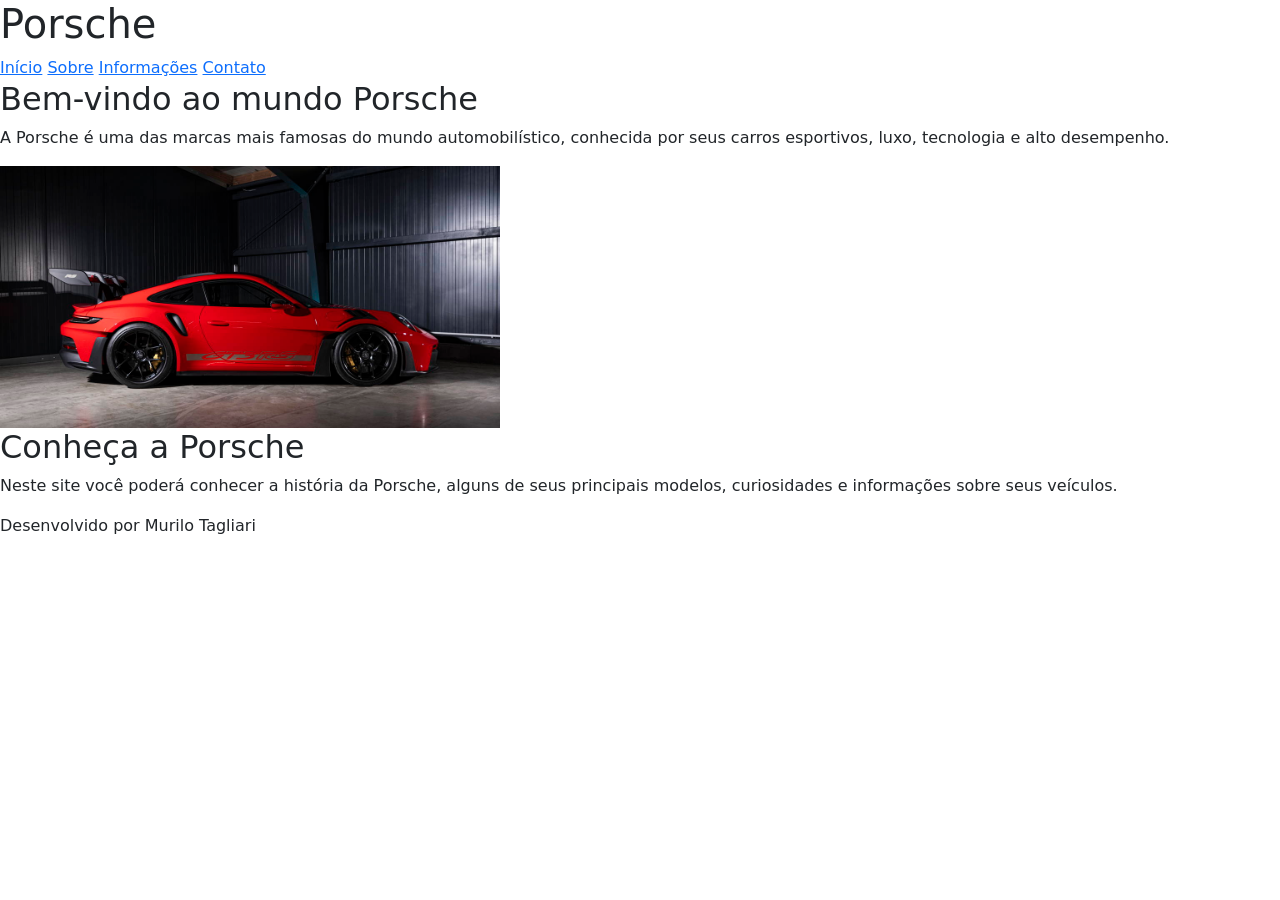
==== index.html @ ab149303 "first commit" ====
<!DOCTYPE html>
<html lang="en">
  <head>
    <meta charset="UTF-8" />
    <meta name="viewport" content="width=device-width, initial-scale=1.0" />
    <title>Porche - inicio</title>
    <link
      href="https://cdn.jsdelivr.net/npm/bootstrap@5.3.8/dist/css/bootstrap.min.css"
      rel="stylesheet"
      integrity="sha384-sRIl4kxILFvY47J16cr9ZwB07vP4J8+LH7qKQnuqkuIAvNWLzeN8tE5YBujZqJLB"
      crossorigin="anonymous"
    />
    <link rel="preconnect" href="https://fonts.googleapis.com" />
    <link rel="preconnect" href="https://fonts.gstatic.com" crossorigin />
    <link
      href="https://fonts.googleapis.com/css2?family=Poppins:wght@400;600;700&display=swap"
      rel="stylesheet"
    />
    <link rel="stylesheet" href="css/style.css" />
  </head>
  <body>

    <header>
        <h1>Porsche</h1>

        <nav>
            <a href="index.html">Início</a>
            <a href="sobre.html">Sobre</a>
            <a href="informacoes.html">Informações</a>
            <a href="contato.html">Contato</a>
        </nav>
    </header>

    <main>

        <section>
            <h2>Bem-vindo ao mundo Porsche</h2>

            <p>
                A Porsche é uma das marcas mais famosas do mundo
                automobilístico, conhecida por seus carros esportivos,
                luxo, tecnologia e alto desempenho.
            </p>

            <img src="FOTOS/992gt3rs.jpg"
                 alt="Porsche 992 GT3 RS"
                 width="500">
        </section>

        <section>
            <h2>Conheça a Porsche</h2>

            <p>
                Neste site você poderá conhecer a história da Porsche,
                alguns de seus principais modelos, curiosidades e
                informações sobre seus veículos.
            </p>
        </section>
  <footer>
   <p>Desenvolvido por Murilo Tagliari</p>
  </footer>
  <script src="https://cdn.jsdelivr.net/npm/bootstrap@5.2.3/dist/js/bootstrap.bundle.min.js" integrity="sha384-kenU1KFdBIe4zVF0s0G1M5b4hcpxyD9F7jL+jjXkk+Q2h455rYXK/7HAuoJl+0I4" crossorigin="anonymous"></script>
</body>
</html>
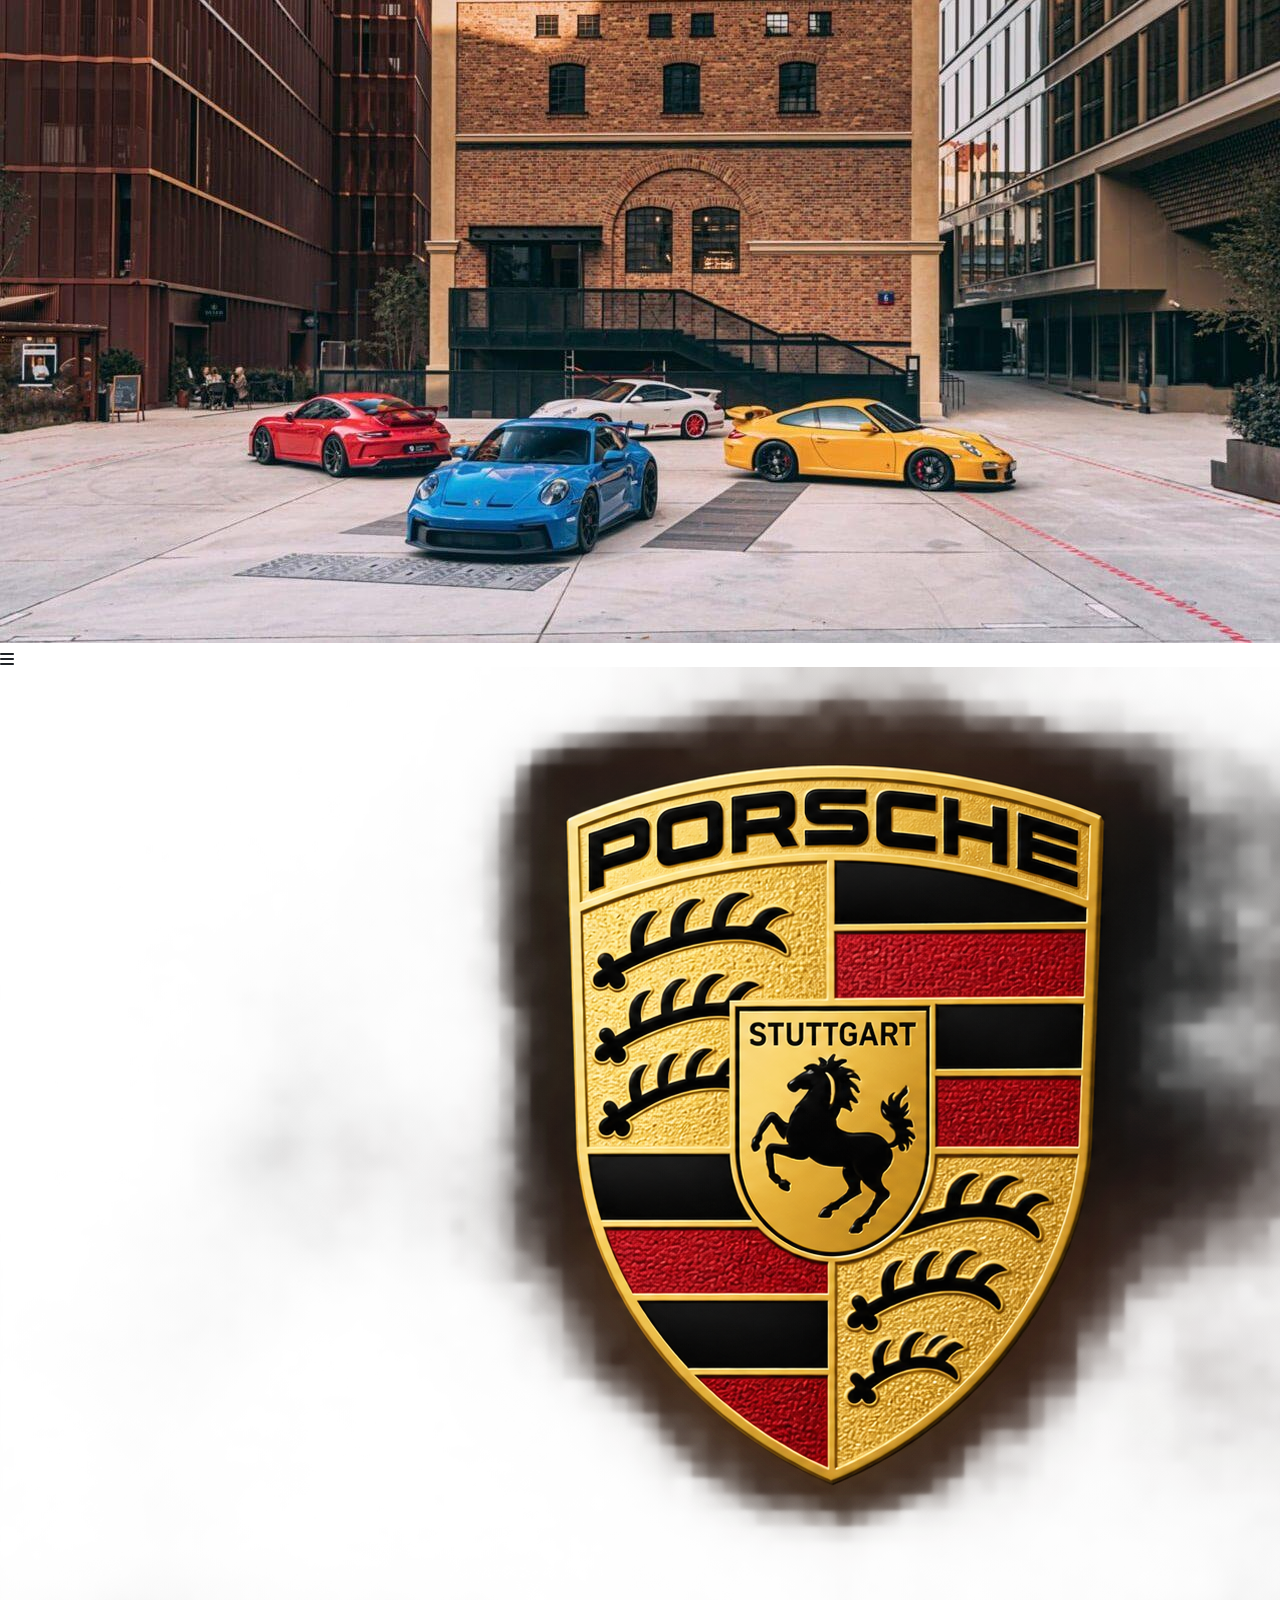
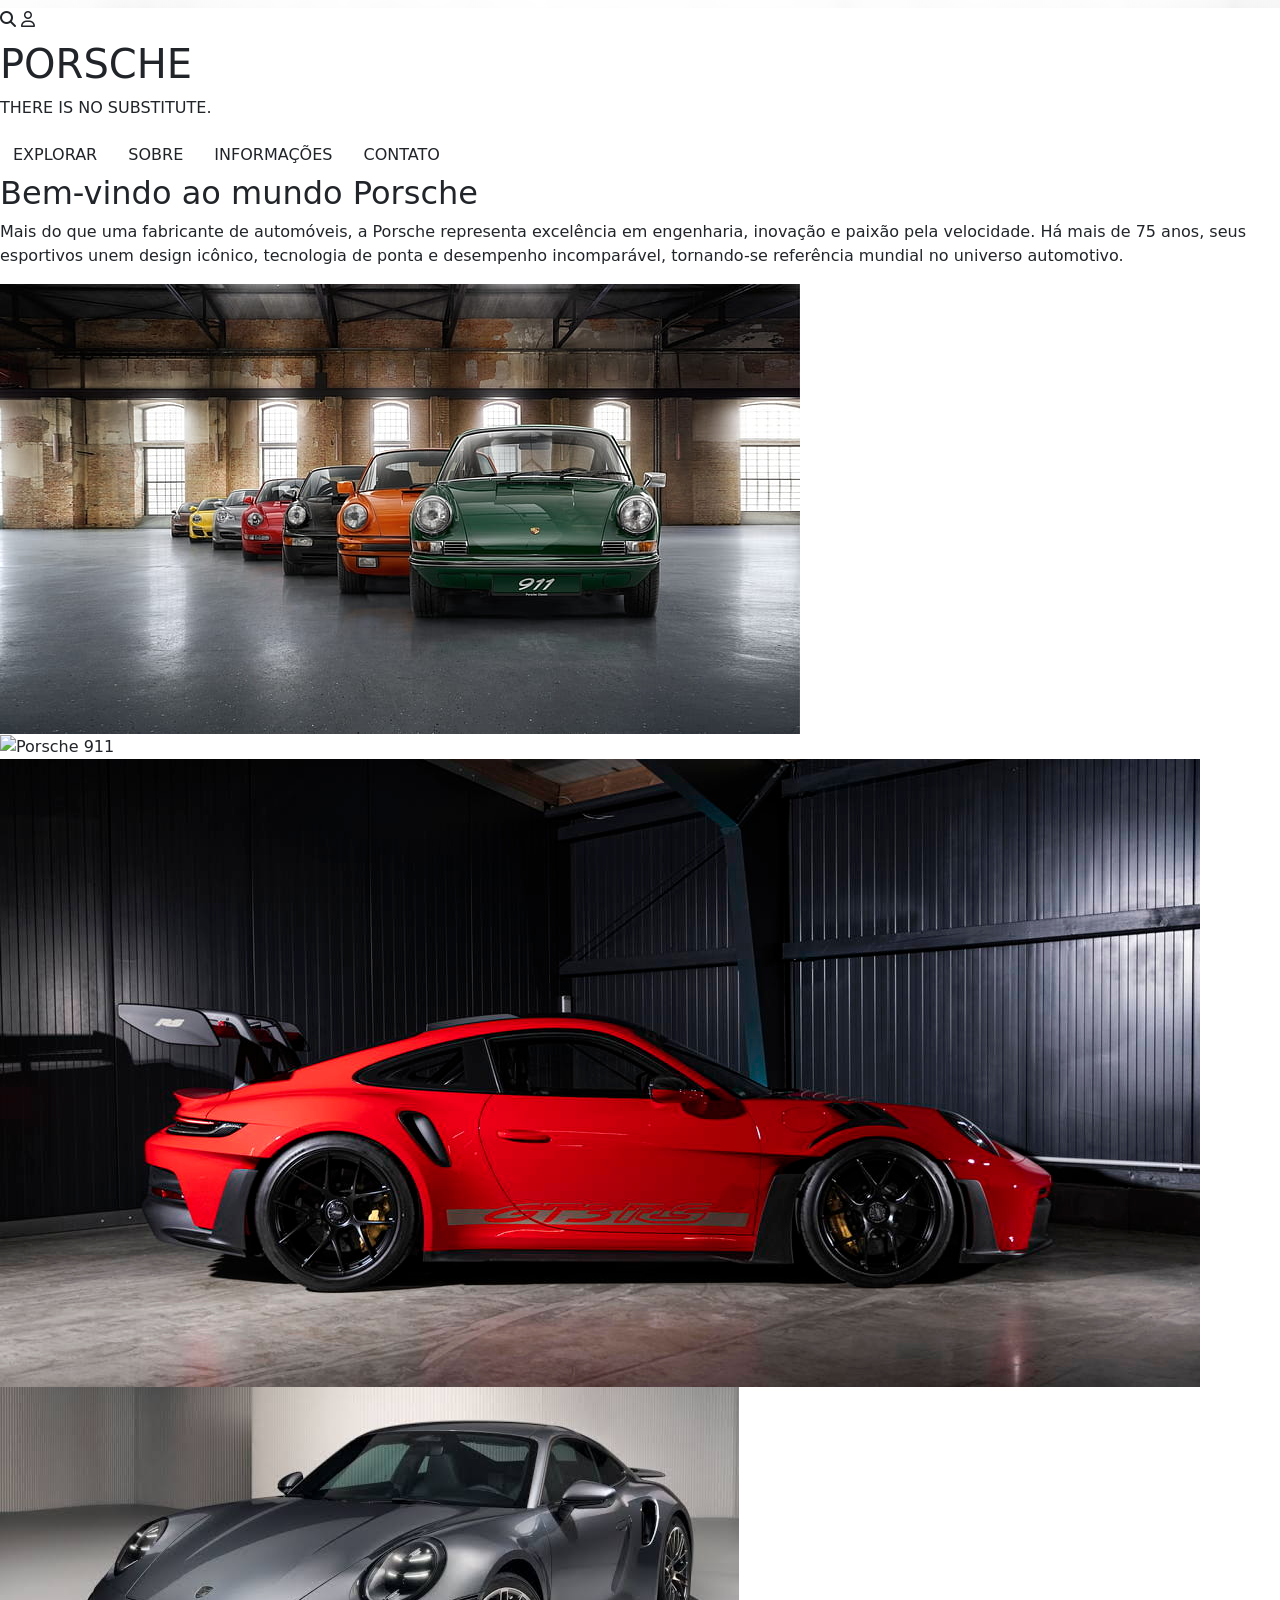
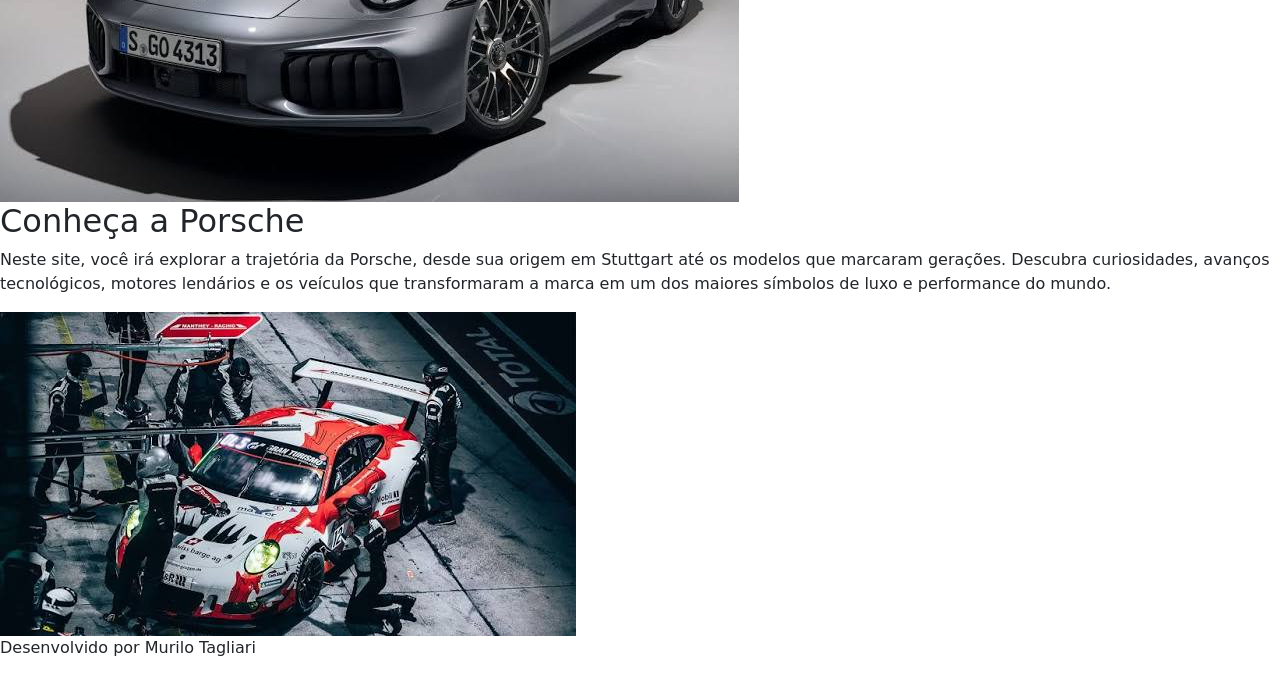
==== commit 2de688c3: "header feito" ====
--- a/index.html
+++ b/index.html
@@ -20,41 +20,81 @@
   </head>
   <body>
 
-    <header>
-        <h1>Porsche</h1>
+<!DOCTYPE html>
+<html lang="pt-br">
+<head>
+    <meta charset="UTF-8">
+    <meta name="viewport" content="width=device-width, initial-scale=1.0">
+    <title>Porsche</title>
 
-        <nav>
-            <a href="index.html">Início</a>
-            <a href="sobre.html">Sobre</a>
-            <a href="informacoes.html">Informações</a>
-            <a href="contato.html">Contato</a>
-        </nav>
-    </header>
+    <link rel="stylesheet" href="css/style.css">
+
+    <link rel="stylesheet"
+    href="https://cdnjs.cloudflare.com/ajax/libs/font-awesome/6.7.2/css/all.min.css">
+</head>
+<body>
+
+<link rel="stylesheet" href="https://cdnjs.cloudflare.com/ajax/libs/font-awesome/6.7.2/css/all.min.css">
+
+<header class="hero">
+
+    <img src="FOTOS/Porsches NAV.jpg" class="hero-bg" alt="Porsche">
+
+    <div class="overlay"></div>
+
+    <nav class="navbar">
+        <i class="fa-solid fa-bars"></i>
+
+        <img src="FOTOS/Porsche LOGO.jpg" class="logo" alt="Porsche">
+
+        <div class="nav-icons">
+            <i class="fa-solid fa-magnifying-glass"></i>
+            <i class="fa-regular fa-user"></i>
+        </div>
+    </nav>
+
+    <div class="hero-text">
+        <h1>PORSCHE</h1>
+        <div class="gold-line"></div>
+        <p>THERE IS NO SUBSTITUTE.</p>
+       <a href="#historia" class="btn">EXPLORAR</a>
+       <a href="sobre.html" class="btn">SOBRE</a>
+       <a href="informacoes.html" class="btn">INFORMAÇÕES</a>
+       <a href="contato.html" class="btn">CONTATO</a>
+       </div>
+
+</header>
+
+</body>
+</html>
 
     <main>
 
-        <section>
+       <section id="historia">
             <h2>Bem-vindo ao mundo Porsche</h2>
 
             <p>
-                A Porsche é uma das marcas mais famosas do mundo
-                automobilístico, conhecida por seus carros esportivos,
-                luxo, tecnologia e alto desempenho.
+                Mais do que uma fabricante de automóveis, a Porsche representa excelência em engenharia, inovação e paixão pela velocidade. Há mais de 75 anos, seus esportivos unem design icônico, tecnologia de ponta e desempenho incomparável, tornando-se referência mundial no universo automotivo.
             </p>
 
-            <img src="FOTOS/992gt3rs.jpg"
-                 alt="Porsche 992 GT3 RS"
-                 width="500">
+             <img src="FOTOS/porsches 911.jpg" alt="Porsches 911">
+
         </section>
+
+<div class="galeria">
+    <img src="FOTOS/porsche 911.jpg" alt="Porsche 911">
+    <img src="FOTOS/992gt3rs.jpg" alt="Porsche GT3">
+    <img src="FOTOS/Porsche Turbo S.jpg" alt="Porsche Turbo S">
+</div>
 
         <section>
             <h2>Conheça a Porsche</h2>
 
             <p>
-                Neste site você poderá conhecer a história da Porsche,
-                alguns de seus principais modelos, curiosidades e
-                informações sobre seus veículos.
+           Neste site, você irá explorar a trajetória da Porsche, desde sua origem em Stuttgart até os modelos que marcaram gerações. Descubra curiosidades, avanços tecnológicos, motores lendários e os veículos que transformaram a marca em um dos maiores símbolos de luxo e performance do mundo.
             </p>
+
+           <img src="FOTOS/Porsche race.jpg" alt="porsche race">
         </section>
   <footer>
    <p>Desenvolvido por Murilo Tagliari</p>
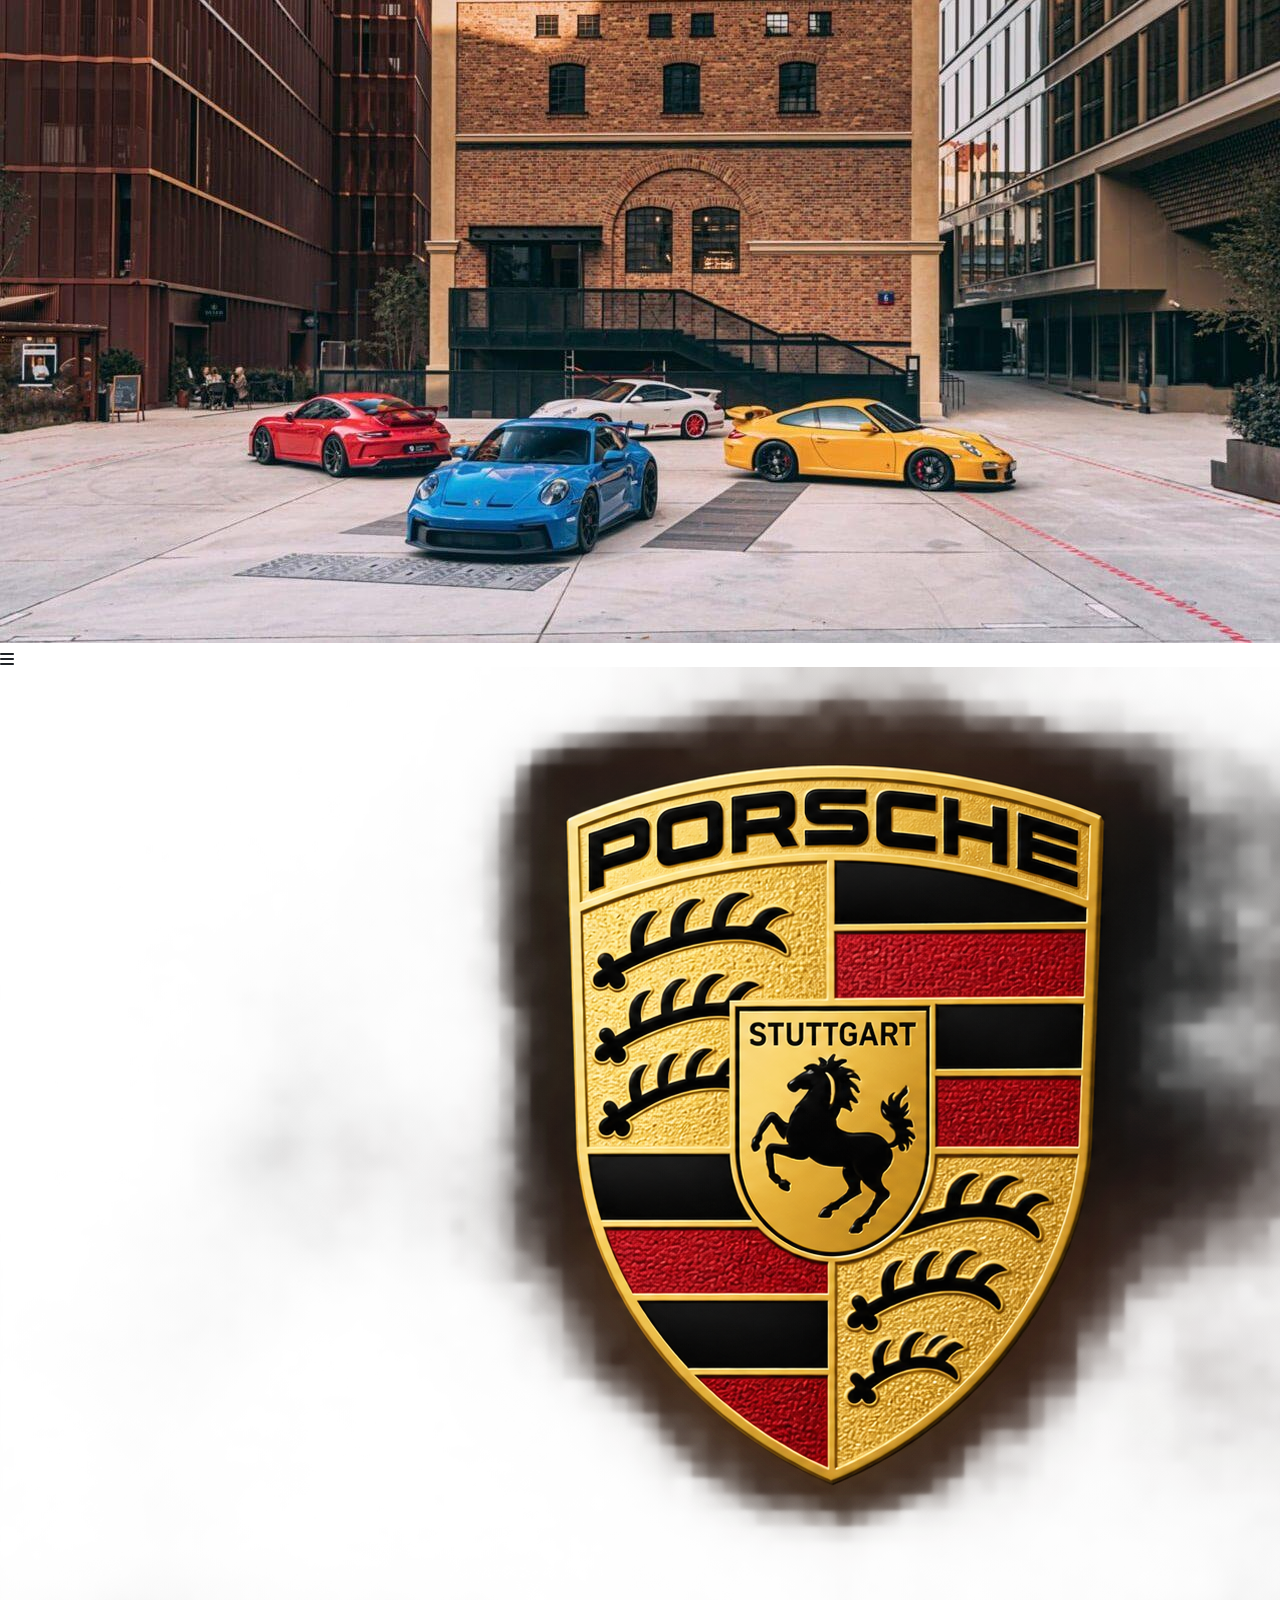
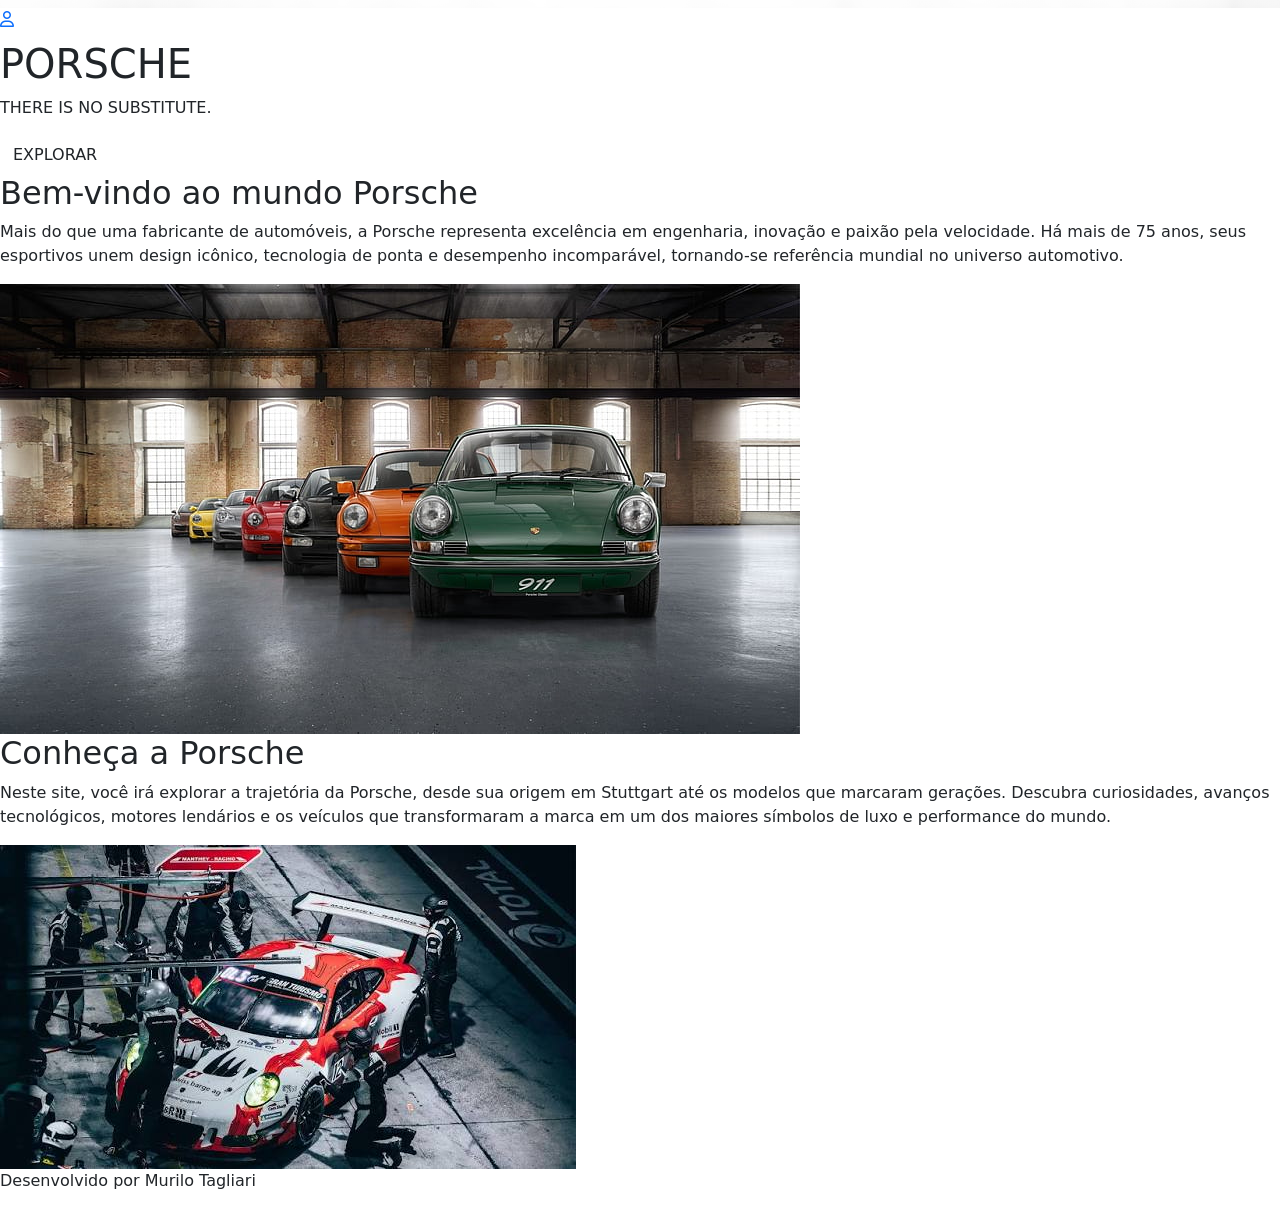
==== commit 7d93938d: "css e outras abas" ====
--- a/index.html
+++ b/index.html
@@ -3,7 +3,7 @@
   <head>
     <meta charset="UTF-8" />
     <meta name="viewport" content="width=device-width, initial-scale=1.0" />
-    <title>Porche - inicio</title>
+    <title>Porsche - inicio</title>
     <link
       href="https://cdn.jsdelivr.net/npm/bootstrap@5.3.8/dist/css/bootstrap.min.css"
       rel="stylesheet"
@@ -45,11 +45,10 @@
     <nav class="navbar">
         <i class="fa-solid fa-bars"></i>
 
-        <img src="FOTOS/Porsche LOGO.jpg" class="logo" alt="Porsche">
+      <a href="index.html"> <img src="FOTOS/Porsche LOGO.jpg" class="logo" alt="Porsche">   </a>
 
         <div class="nav-icons">
-            <i class="fa-solid fa-magnifying-glass"></i>
-            <i class="fa-regular fa-user"></i>
+          <a href="contato.html"> <i class="fa-regular fa-user"></i> </a>
         </div>
     </nav>
 
@@ -58,9 +57,6 @@
         <div class="gold-line"></div>
         <p>THERE IS NO SUBSTITUTE.</p>
        <a href="#historia" class="btn">EXPLORAR</a>
-       <a href="sobre.html" class="btn">SOBRE</a>
-       <a href="informacoes.html" class="btn">INFORMAÇÕES</a>
-       <a href="contato.html" class="btn">CONTATO</a>
        </div>
 
 </header>
@@ -81,12 +77,6 @@
 
         </section>
 
-<div class="galeria">
-    <img src="FOTOS/porsche 911.jpg" alt="Porsche 911">
-    <img src="FOTOS/992gt3rs.jpg" alt="Porsche GT3">
-    <img src="FOTOS/Porsche Turbo S.jpg" alt="Porsche Turbo S">
-</div>
-
         <section>
             <h2>Conheça a Porsche</h2>
 
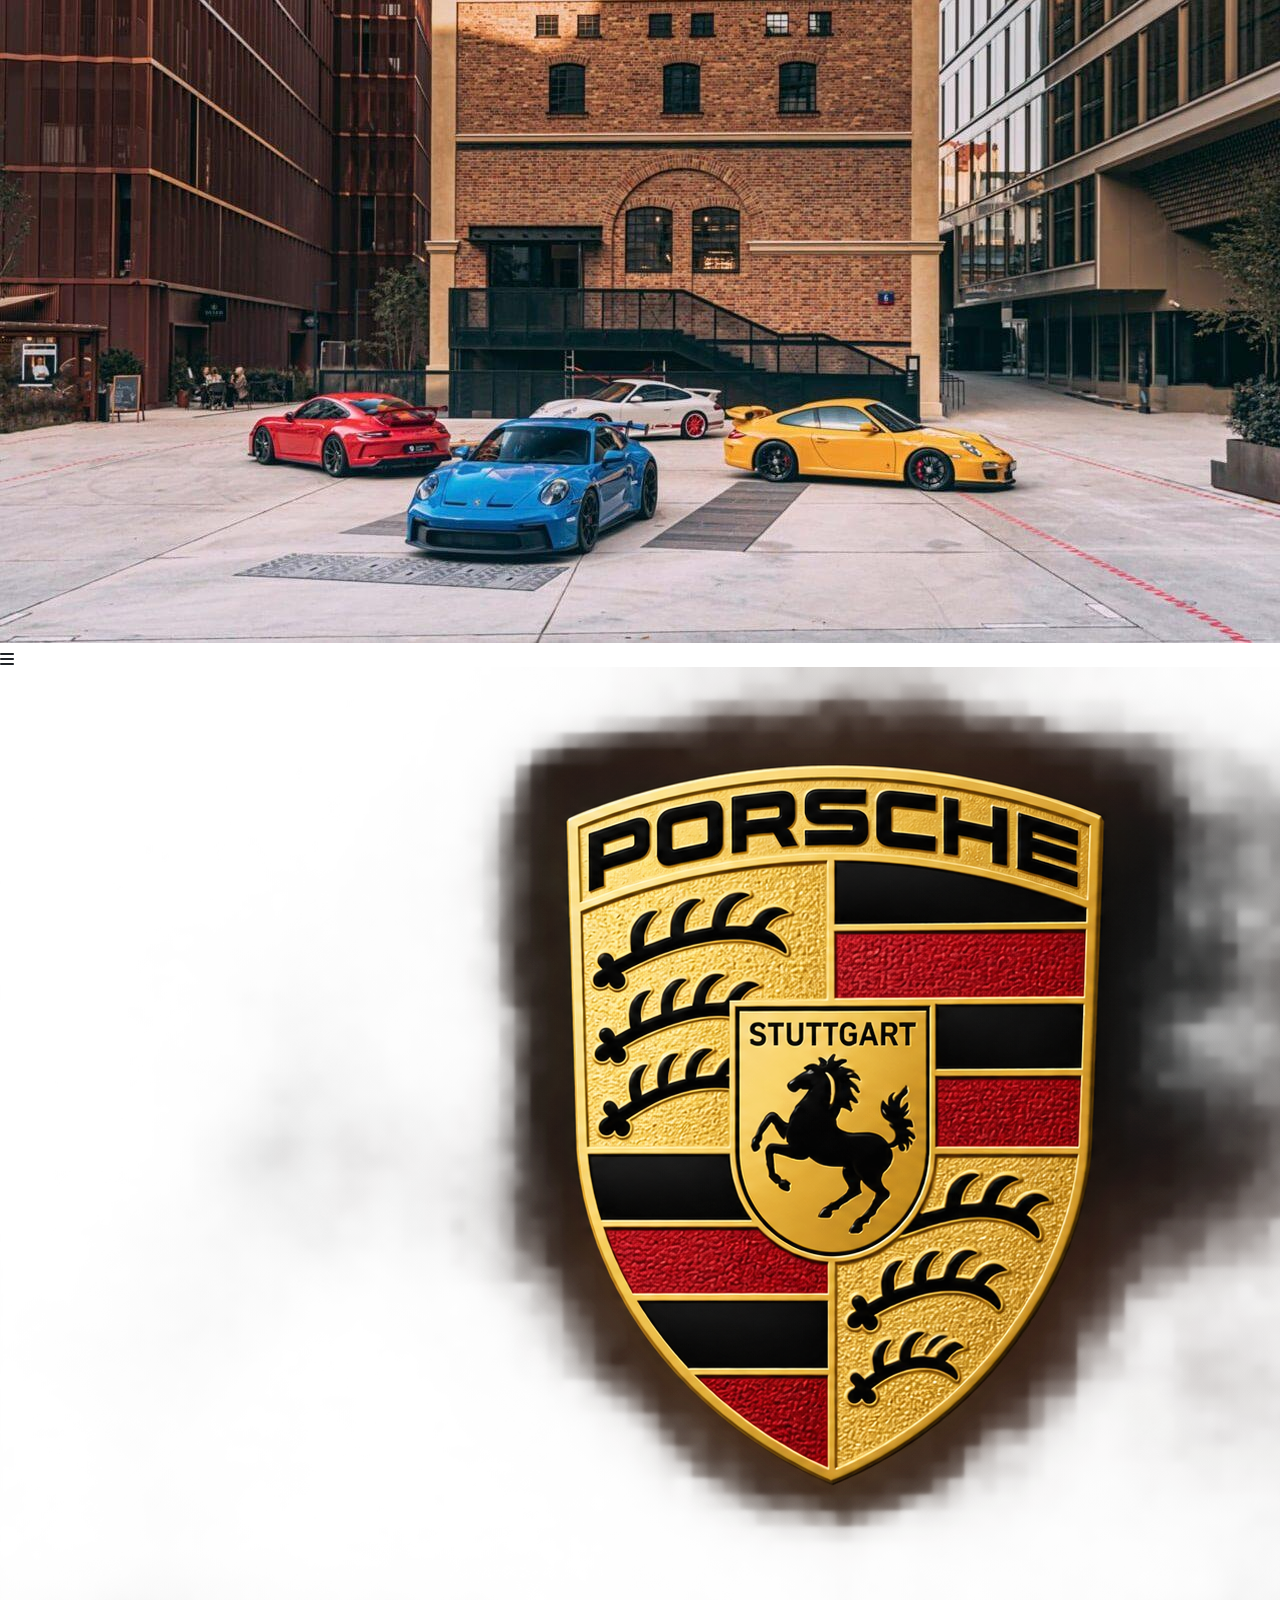
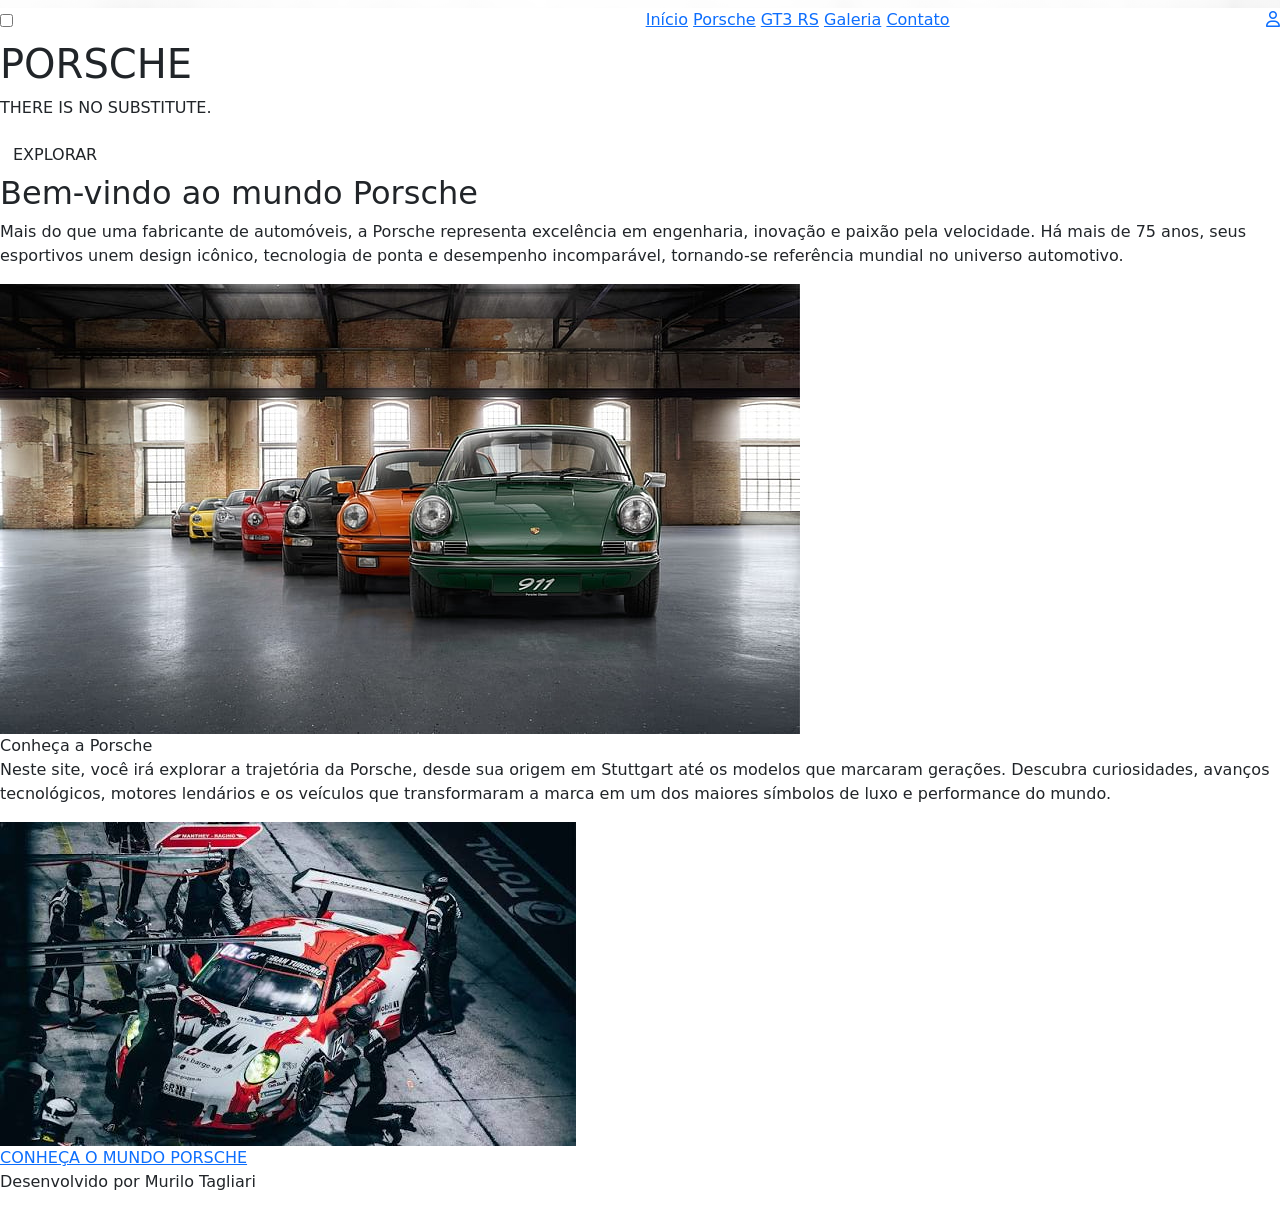
==== commit 5ff36632: "algumas mudancas" ====
--- a/index.html
+++ b/index.html
@@ -47,6 +47,22 @@
 
       <a href="index.html"> <img src="FOTOS/Porsche LOGO.jpg" class="logo" alt="Porsche">   </a>
 
+     <input type="checkbox" id="menu-toggle">
+
+<label for="menu-toggle" class="menu-btn">
+    <span></span>
+    <span></span>
+    <span></span>
+</label>
+
+<nav class="menu">
+    <a href="#inicio">Início</a>
+    <a href="#porsche">Porsche</a>
+    <a href="#gt3rs">GT3 RS</a>
+    <a href="#galeria">Galeria</a>
+    <a href="#contato">Contato</a>
+</nav>
+
         <div class="nav-icons">
           <a href="contato.html"> <i class="fa-regular fa-user"></i> </a>
         </div>
@@ -77,7 +93,7 @@
 
         </section>
 
-        <section>
+        <section
             <h2>Conheça a Porsche</h2>
 
             <p>
@@ -86,6 +102,11 @@
 
            <img src="FOTOS/Porsche race.jpg" alt="porsche race">
         </section>
+
+              <a
+                href="#sobre" class="btn-sobre">CONHEÇA O MUNDO PORSCHE
+              </a>
+
   <footer>
    <p>Desenvolvido por Murilo Tagliari</p>
   </footer>
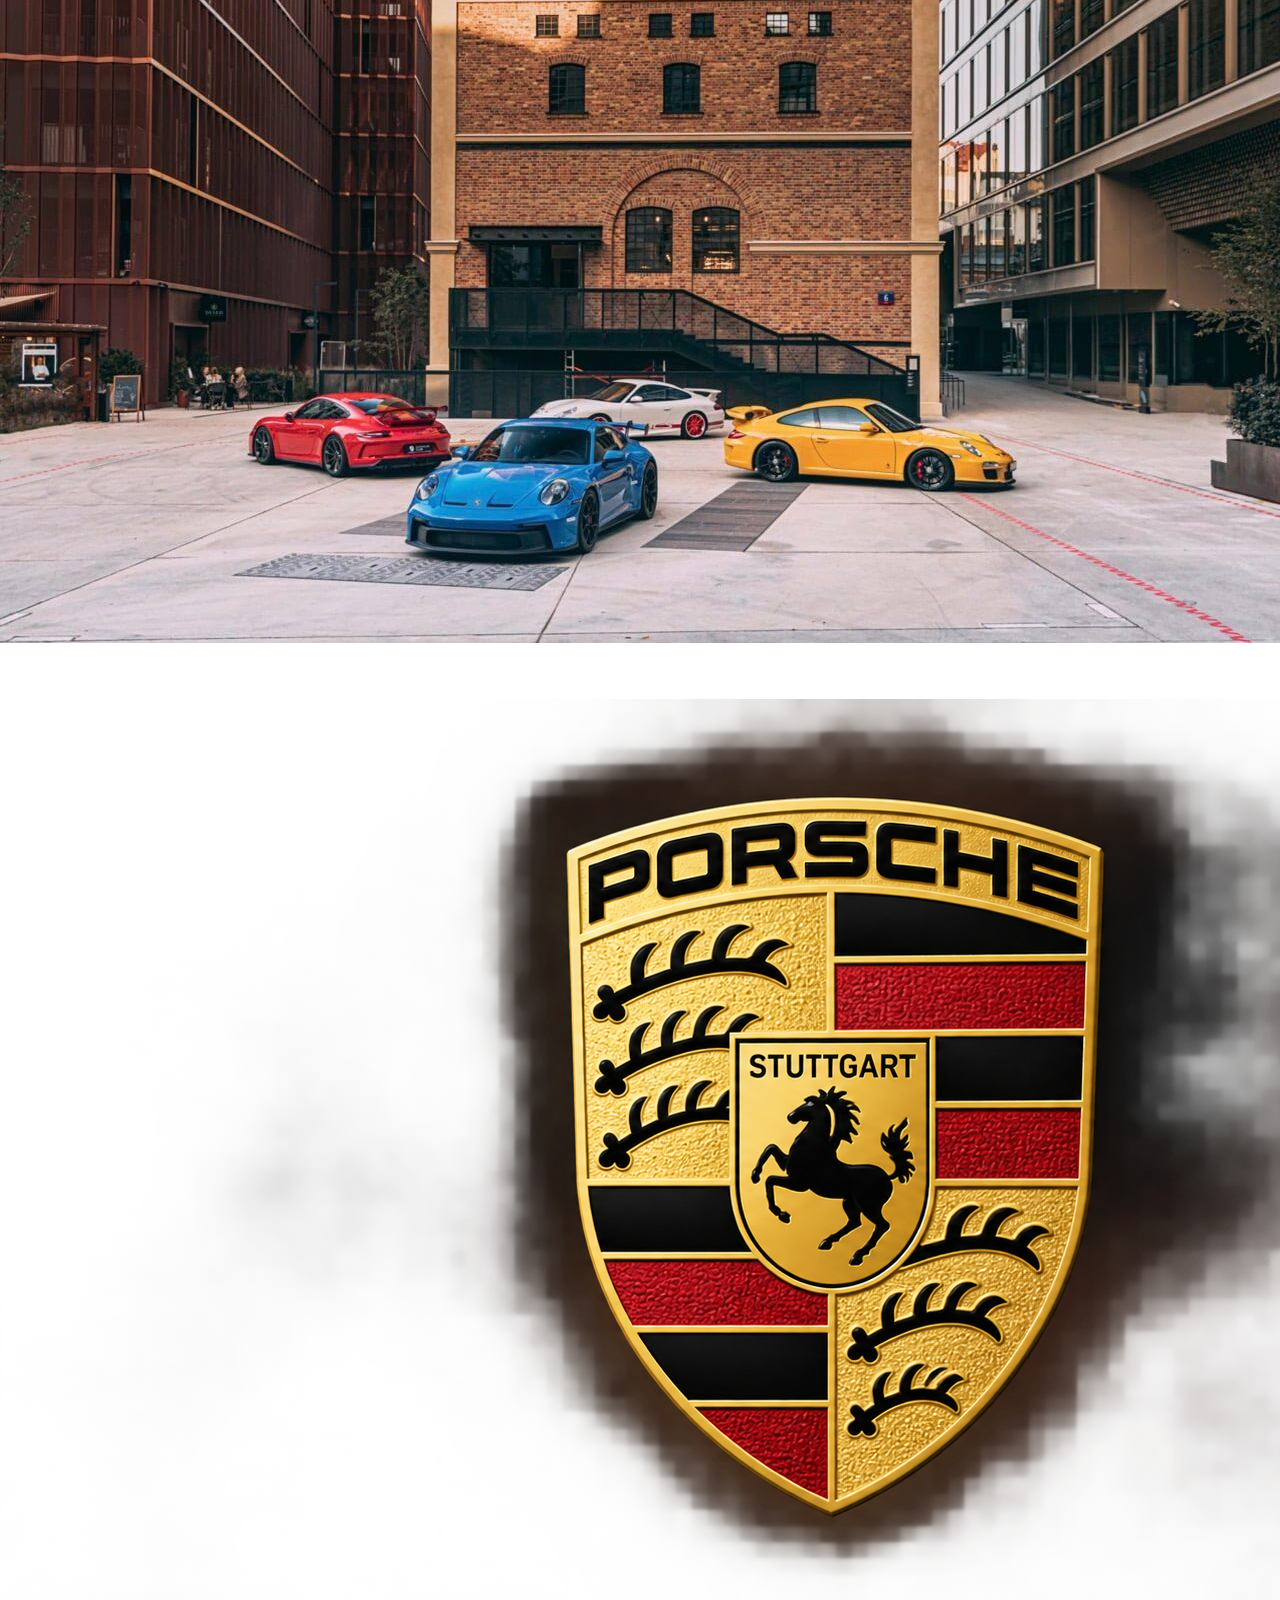
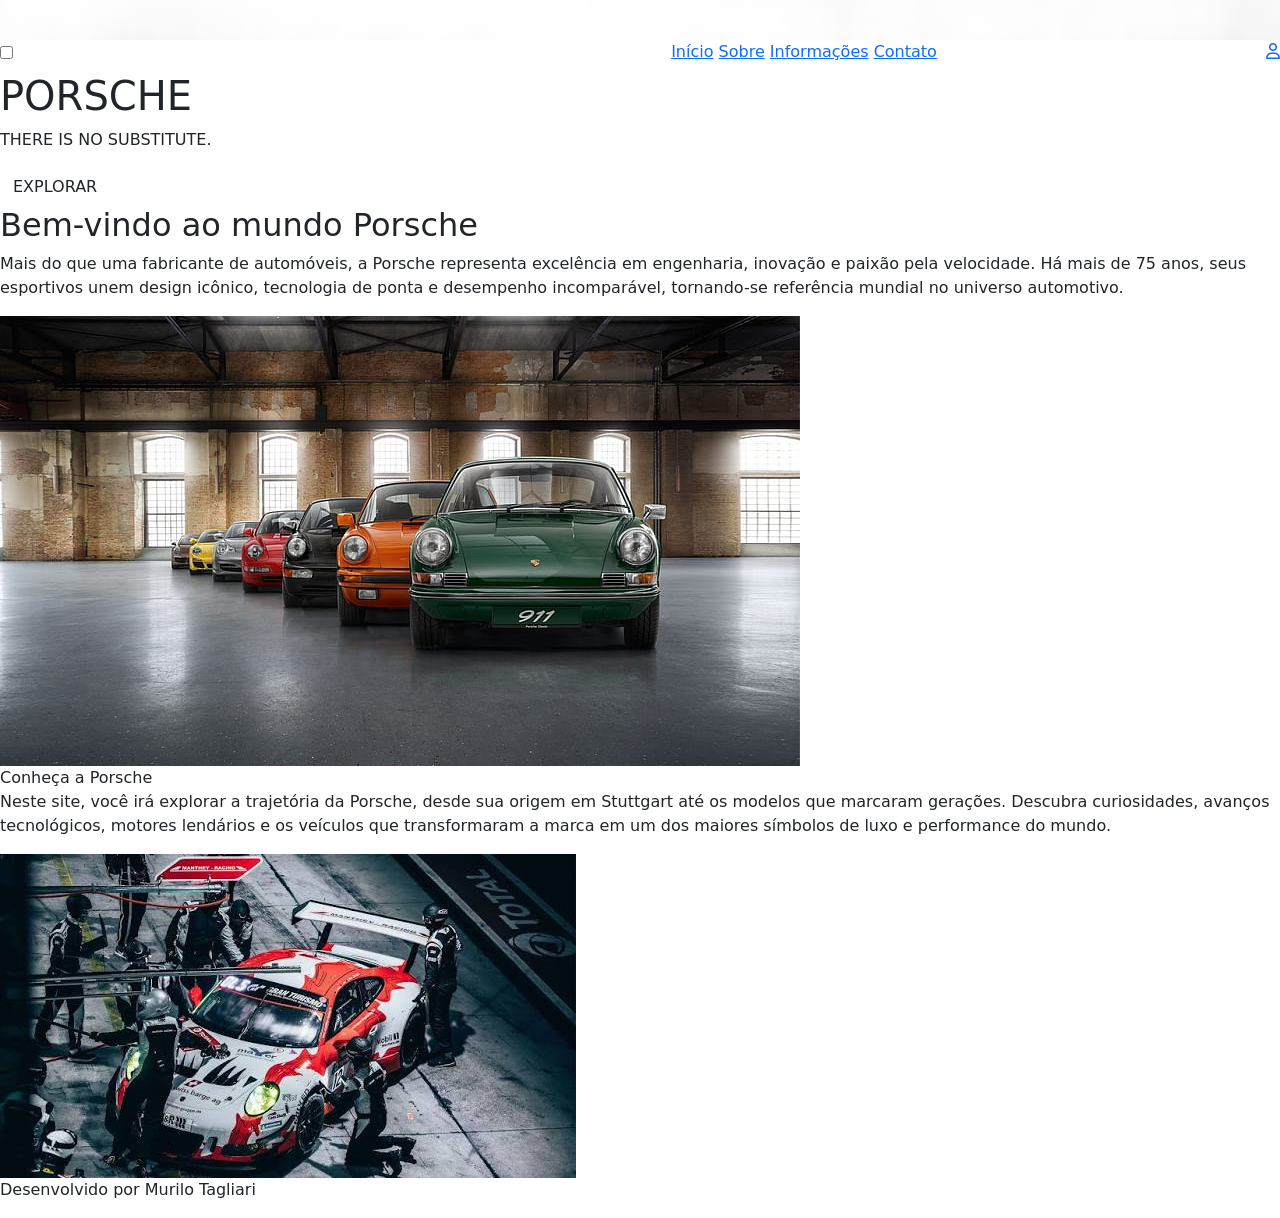
==== commit feef7a2c: "FINALIZEI FINALMENTE" ====
--- a/index.html
+++ b/index.html
@@ -43,7 +43,9 @@
     <div class="overlay"></div>
 
     <nav class="navbar">
-        <i class="fa-solid fa-bars"></i>
+         
+      <br>
+      <br>
 
       <a href="index.html"> <img src="FOTOS/Porsche LOGO.jpg" class="logo" alt="Porsche">   </a>
 
@@ -56,11 +58,10 @@
 </label>
 
 <nav class="menu">
-    <a href="#inicio">Início</a>
-    <a href="#porsche">Porsche</a>
-    <a href="#gt3rs">GT3 RS</a>
-    <a href="#galeria">Galeria</a>
-    <a href="#contato">Contato</a>
+    <a href="http://127.0.0.1:3000/index.html?vscode-livepreview=true">Início</a>
+    <a href="http://127.0.0.1:3000/sobre.html?vscode-livepreview=true">Sobre</a>
+    <a href="http://127.0.0.1:3000/informacoes.html?vscode-livepreview=true">Informações</a>
+    <a href="http://127.0.0.1:3000/contato.html?vscode-livepreview=true">Contato</a>
 </nav>
 
         <div class="nav-icons">
@@ -103,10 +104,6 @@
            <img src="FOTOS/Porsche race.jpg" alt="porsche race">
         </section>
 
-              <a
-                href="#sobre" class="btn-sobre">CONHEÇA O MUNDO PORSCHE
-              </a>
-
   <footer>
    <p>Desenvolvido por Murilo Tagliari</p>
   </footer>
